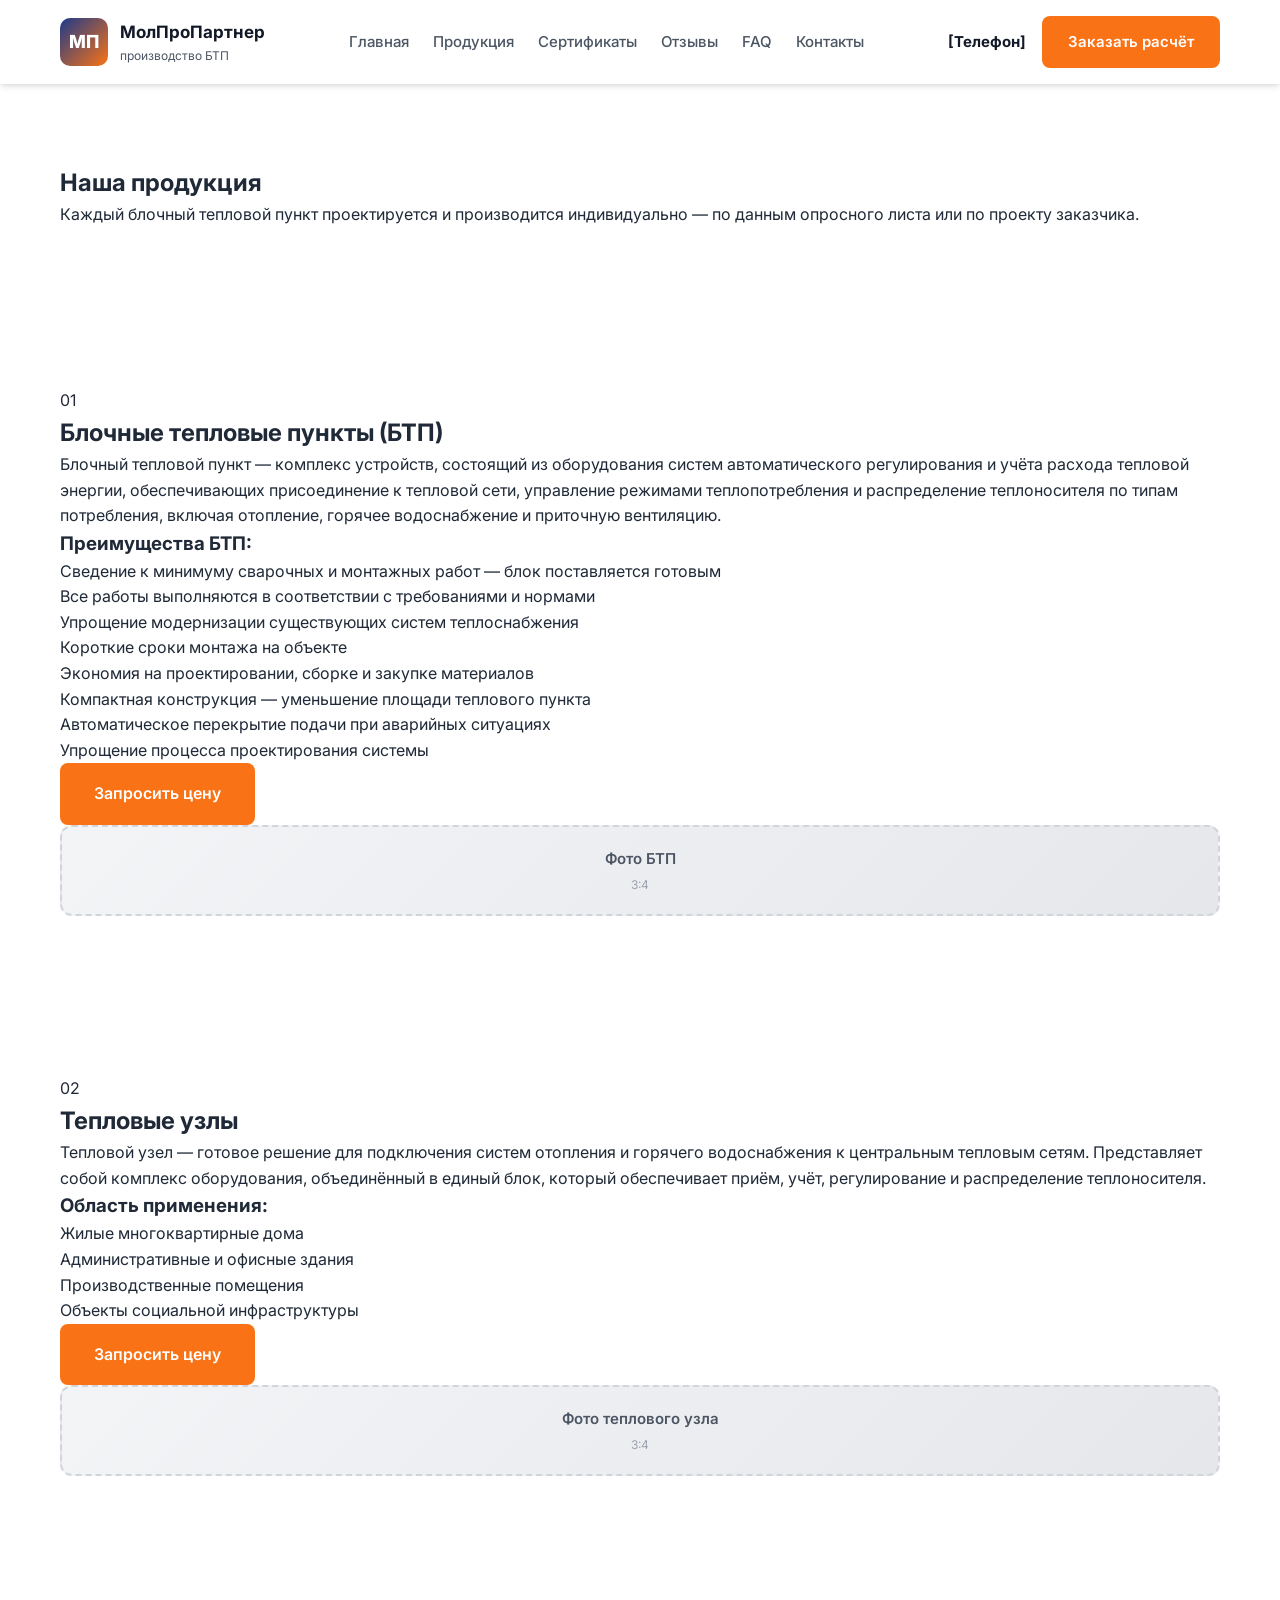
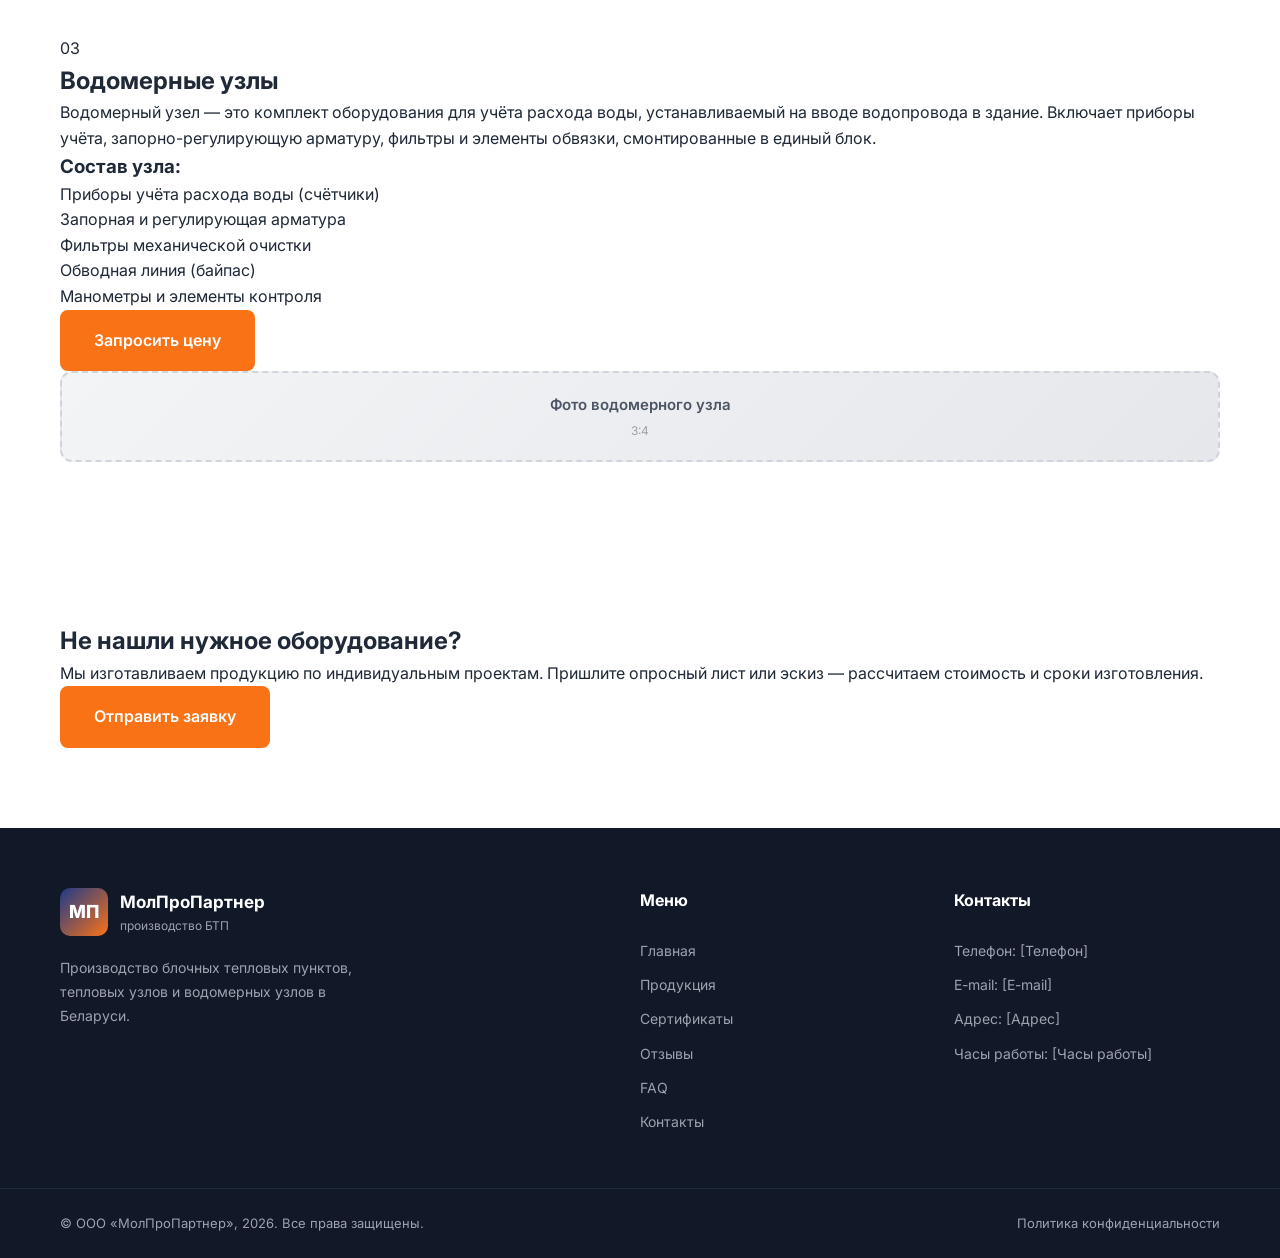
==== products.html @ a3ca814c "Create products.html" ====
<!DOCTYPE html>
<html lang="ru">
<head>
    <meta charset="UTF-8">
    <meta name="viewport" content="width=device-width, initial-scale=1.0">
    <title>Продукция — ООО «МолПроПартнер»</title>
    <meta name="description" content="Блочные тепловые пункты, тепловые узлы и водомерные узлы от производителя. Индивидуальный расчёт.">
    <link rel="stylesheet" href="css/style.css">
    <link rel="preconnect" href="https://fonts.googleapis.com">
    <link rel="preconnect" href="https://fonts.gstatic.com" crossorigin>
    <link href="https://fonts.googleapis.com/css2?family=Inter:wght@400;500;600;700;800&display=swap" rel="stylesheet">
</head>
<body>

<!-- ========== ШАПКА ========== -->
<header class="header">
    <div class="container header__inner">
        <a href="index.html" class="logo">
            <div class="logo__icon">МП</div>
            <div class="logo__text">
                <span class="logo__name">МолПроПартнер</span>
                <span class="logo__sub">производство БТП</span>
            </div>
        </a>
        <nav class="nav" id="nav">
            <a href="index.html" class="nav__link">Главная</a>
            <a href="products.html" class="nav__link">Продукция</a>
            <a href="certificates.html" class="nav__link">Сертификаты</a>
            <a href="reviews.html" class="nav__link">Отзывы</a>
            <a href="faq.html" class="nav__link">FAQ</a>
            <a href="contacts.html" class="nav__link">Контакты</a>
        </nav>
        <div class="header__actions">
            <a href="tel:" class="header__phone">[Телефон]</a>
            <a href="index.html#contact-form" class="btn btn--primary">Заказать расчёт</a>
            <button class="burger" id="burger" aria-label="Меню">
                <span></span><span></span><span></span>
            </button>
        </div>
    </div>
</header>

<!-- ========== ЗАГОЛОВОК СТРАНИЦЫ ========== -->
<section class="page-hero">
    <div class="container">
        <h1 class="page-hero__title">Наша продукция</h1>
        <p class="page-hero__subtitle">
            Каждый блочный тепловой пункт проектируется и производится индивидуально —
            по данным опросного листа или по проекту заказчика.
        </p>
    </div>
</section>

<!-- ========== БТП ========== -->
<section class="product-detail" id="btp">
    <div class="container product-detail__inner">
        <div class="product-detail__content">
            <span class="product-detail__label">01</span>
            <h2 class="product-detail__title">Блочные тепловые пункты (БТП)</h2>
            <p class="product-detail__text">
                Блочный тепловой пункт — комплекс устройств, состоящий из оборудования систем
                автоматического регулирования и учёта расхода тепловой энергии, обеспечивающих
                присоединение к тепловой сети, управление режимами теплопотребления и распределение
                теплоносителя по типам потребления, включая отопление, горячее водоснабжение
                и приточную вентиляцию.
            </p>

            <h3 class="product-detail__subtitle">Преимущества БТП:</h3>
            <ul class="features-list">
                <li>Сведение к минимуму сварочных и монтажных работ — блок поставляется готовым</li>
                <li>Все работы выполняются в соответствии с требованиями и нормами</li>
                <li>Упрощение модернизации существующих систем теплоснабжения</li>
                <li>Короткие сроки монтажа на объекте</li>
                <li>Экономия на проектировании, сборке и закупке материалов</li>
                <li>Компактная конструкция — уменьшение площади теплового пункта</li>
                <li>Автоматическое перекрытие подачи при аварийных ситуациях</li>
                <li>Упрощение процесса проектирования системы</li>
            </ul>

            <a href="index.html#contact-form" class="btn btn--primary btn--lg">Запросить цену</a>
        </div>
        <div class="product-detail__image">
            <div class="img-placeholder img-placeholder--product">
                <span>Фото БТП</span>
                <small>3:4</small>
            </div>
        </div>
    </div>
</section>

<!-- ========== ТЕПЛОВЫЕ УЗЛЫ ========== -->
<section class="product-detail product-detail--reverse" id="heat-units">
    <div class="container product-detail__inner">
        <div class="product-detail__content">
            <span class="product-detail__label">02</span>
            <h2 class="product-detail__title">Тепловые узлы</h2>
            <p class="product-detail__text">
                Тепловой узел — готовое решение для подключения систем отопления и горячего
                водоснабжения к центральным тепловым сетям. Представляет собой комплекс
                оборудования, объединённый в единый блок, который обеспечивает приём, учёт,
                регулирование и распределение теплоносителя.
            </p>

            <h3 class="product-detail__subtitle">Область применения:</h3>
            <ul class="features-list">
                <li>Жилые многоквартирные дома</li>
                <li>Административные и офисные здания</li>
                <li>Производственные помещения</li>
                <li>Объекты социальной инфраструктуры</li>
            </ul>

            <a href="index.html#contact-form" class="btn btn--primary btn--lg">Запросить цену</a>
        </div>
        <div class="product-detail__image">
            <div class="img-placeholder img-placeholder--product">
                <span>Фото теплового узла</span>
                <small>3:4</small>
            </div>
        </div>
    </div>
</section>

<!-- ========== ВОДОМЕРНЫЕ УЗЛЫ ========== -->
<section class="product-detail" id="water-units">
    <div class="container product-detail__inner">
        <div class="product-detail__content">
            <span class="product-detail__label">03</span>
            <h2 class="product-detail__title">Водомерные узлы</h2>
            <p class="product-detail__text">
                Водомерный узел — это комплект оборудования для учёта расхода воды,
                устанавливаемый на вводе водопровода в здание. Включает приборы учёта,
                запорно-регулирующую арматуру, фильтры и элементы обвязки, смонтированные
                в единый блок.
            </p>

            <h3 class="product-detail__subtitle">Состав узла:</h3>
            <ul class="features-list">
                <li>Приборы учёта расхода воды (счётчики)</li>
                <li>Запорная и регулирующая арматура</li>
                <li>Фильтры механической очистки</li>
                <li>Обводная линия (байпас)</li>
                <li>Манометры и элементы контроля</li>
            </ul>

            <a href="index.html#contact-form" class="btn btn--primary btn--lg">Запросить цену</a>
        </div>
        <div class="product-detail__image">
            <div class="img-placeholder img-placeholder--product">
                <span>Фото водомерного узла</span>
                <small>3:4</small>
            </div>
        </div>
    </div>
</section>

<!-- ========== CTA ========== -->
<section class="cta-block">
    <div class="container cta-block__inner">
        <h2 class="cta-block__title">Не нашли нужное оборудование?</h2>
        <p class="cta-block__text">
            Мы изготавливаем продукцию по индивидуальным проектам. Пришлите опросный лист
            или эскиз — рассчитаем стоимость и сроки изготовления.
        </p>
        <a href="index.html#contact-form" class="btn btn--primary btn--lg">Отправить заявку</a>
    </div>
</section>

<!-- ========== ПОДВАЛ ========== -->
<footer class="footer">
    <div class="container footer__inner">
        <div class="footer__col">
            <div class="logo logo--footer">
                <div class="logo__icon">МП</div>
                <div class="logo__text">
                    <span class="logo__name">МолПроПартнер</span>
                    <span class="logo__sub">производство БТП</span>
                </div>
            </div>
            <p class="footer__desc">
                Производство блочных тепловых пунктов, тепловых узлов и водомерных узлов в Беларуси.
            </p>
        </div>
        <div class="footer__col">
            <h4 class="footer__title">Меню</h4>
            <ul class="footer__list">
                <li><a href="index.html">Главная</a></li>
                <li><a href="products.html">Продукция</a></li>
                <li><a href="certificates.html">Сертификаты</a></li>
                <li><a href="reviews.html">Отзывы</a></li>
                <li><a href="faq.html">FAQ</a></li>
                <li><a href="contacts.html">Контакты</a></li>
            </ul>
        </div>
        <div class="footer__col">
            <h4 class="footer__title">Контакты</h4>
            <ul class="footer__list">
                <li>Телефон: [Телефон]</li>
                <li>E-mail: [E-mail]</li>
                <li>Адрес: [Адрес]</li>
                <li>Часы работы: [Часы работы]</li>
            </ul>
        </div>
    </div>
    <div class="footer__bottom">
        <div class="container footer__bottom-inner">
            <span>© ООО «МолПроПартнер», 2026. Все права защищены.</span>
            <a href="privacy.html">Политика конфиденциальности</a>
        </div>
    </div>
</footer>

<script src="js/script.js"></script>
</body>
</html>
---- css/style.css ----
/* ========== СБРОС И БАЗОВЫЕ ========== */
* { margin: 0; padding: 0; box-sizing: border-box; }

:root {
    --blue: #1e3a8a;
    --blue-dark: #172e6e;
    --orange: #f97316;
    --orange-dark: #ea580c;
    --gray-50: #f9fafb;
    --gray-100: #f3f4f6;
    --gray-200: #e5e7eb;
    --gray-300: #d1d5db;
    --gray-400: #9ca3af;
    --gray-600: #4b5563;
    --gray-800: #1f2937;
    --gray-900: #111827;
    --white: #ffffff;
    --shadow: 0 4px 6px -1px rgba(0,0,0,0.1), 0 2px 4px -1px rgba(0,0,0,0.06);
    --shadow-lg: 0 10px 15px -3px rgba(0,0,0,0.1), 0 4px 6px -2px rgba(0,0,0,0.05);
    --radius: 12px;
}

body {
    font-family: 'Inter', -apple-system, BlinkMacSystemFont, sans-serif;
    color: var(--gray-800);
    line-height: 1.6;
    background: var(--white);
    -webkit-font-smoothing: antialiased;
}

img { max-width: 100%; display: block; }
a { text-decoration: none; color: inherit; }
ul { list-style: none; }

.container {
    max-width: 1200px;
    margin: 0 auto;
    padding: 0 20px;
}

/* ========== ЗАГЛУШКИ ДЛЯ ИЗОБРАЖЕНИЙ ========== */
.img-placeholder {
    width: 100%;
    height: 100%;
    background: linear-gradient(135deg, var(--gray-100), var(--gray-200));
    display: flex;
    flex-direction: column;
    align-items: center;
    justify-content: center;
    color: var(--gray-400);
    text-align: center;
    padding: 20px;
    border: 2px dashed var(--gray-300);
    border-radius: var(--radius);
}
.img-placeholder span {
    font-weight: 600;
    font-size: 15px;
    color: var(--gray-600);
}
.img-placeholder small {
    font-size: 12px;
    color: var(--gray-400);
    margin-top: 4px;
}

/* ========== КНОПКИ ========== */
.btn {
    display: inline-block;
    padding: 12px 24px;
    border-radius: 8px;
    font-weight: 600;
    font-size: 15px;
    transition: all 0.2s ease;
    border: 2px solid transparent;
    cursor: pointer;
    text-align: center;
}
.btn--primary {
    background: var(--orange);
    color: var(--white);
}
.btn--primary:hover {
    background: var(--orange-dark);
    transform: translateY(-2px);
    box-shadow: var(--shadow-lg);
}
.btn--outline {
    border-color: var(--blue);
    color: var(--blue);
    background: transparent;
}
.btn--outline:hover {
    background: var(--blue);
    color: var(--white);
}
.btn--lg { padding: 16px 32px; font-size: 16px; }
.btn--block { width: 100%; display: block; }

/* ========== ШАПКА ========== */
.header {
    background: var(--white);
    box-shadow: var(--shadow);
    position: sticky;
    top: 0;
    z-index: 100;
}
.header__inner {
    display: flex;
    align-items: center;
    justify-content: space-between;
    padding: 16px 20px;
    gap: 24px;
}

.logo {
    display: flex;
    align-items: center;
    gap: 12px;
    flex-shrink: 0;
}
.logo__icon {
    width: 48px;
    height: 48px;
    background: linear-gradient(135deg, var(--blue), var(--orange));
    color: var(--white);
    border-radius: 10px;
    display: flex;
    align-items: center;
    justify-content: center;
    font-weight: 800;
    font-size: 18px;
}
.logo__text { display: flex; flex-direction: column; }
.logo__name { font-weight: 700; font-size: 17px; color: var(--gray-900); }
.logo__sub { font-size: 12px; color: var(--gray-600); }

.nav {
    display: flex;
    gap: 24px;
    flex: 1;
    justify-content: center;
}
.nav__link {
    font-weight: 500;
    font-size: 15px;
    color: var(--gray-600);
    transition: color 0.2s;
    white-space: nowrap;
}
.nav__link:hover { color: var(--blue); }

.header__actions {
    display: flex;
    align-items: center;
    gap: 16px;
}
.header__phone {
    font-weight: 700;
    color: var(--gray-900);
    font-size: 15px;
    white-space: nowrap;
}

.burger {
    display: none;
    background: none;
    border: none;
    cursor: pointer;
    flex-direction: column;
    gap: 5px;
    padding: 5px;
}
.burger span {
    width: 24px;
    height: 2px;
    background: var(--gray-800);
    transition: 0.3s;
}

/* ========== HERO ========== */
.hero {
    background: linear-gradient(135deg, var(--gray-50) 0%, var(--gray-100) 100%);
    padding: 80px 0;
}
.hero__inner {
    display: grid;
    grid-template-columns: 1fr 1fr;
    gap: 60px;
    align-items: center;
}
.hero__title {
    font-size: 42px;
    font-weight: 800;
    line-height: 1.15;
    color: var(--gray-900);
    margin-bottom: 20px;
}
.hero__subtitle {
    font-size: 17px;
    color: var(--gray-600);
    margin-bottom: 32px;
    line-height: 1.7;
}
.hero__buttons {
    display: flex;
    gap: 16px;
    flex-wrap: wrap;
}
.hero__image {
    aspect-ratio: 3 / 4;
    max-height: 560px;
    margin-left: auto;
    width: 100%;
}

/* ========== СЕКЦИИ ========== */
section { padding: 80px 0; }
.section-title {
    font-size: 32px;
    font-weight: 700;
    color: var(--gray-900);
    text-align: center;
    margin-bottom: 16px;
}
.section-title--left { text-align: left; }
.section-subtitle {
    font-size: 16px;
    color: var(--gray-600);
    text-align: center;
    max-width: 720px;
    margin: 0 auto 48px;
    line-height: 1.7;
}

/* ========== ПРЕИМУЩЕСТВА ========== */
.advantages { background: var(--white); padding: 60px 0; }
.advantages__grid {
    display: grid;
    grid-template-columns: repeat(4, 1fr);
    gap: 24px;
}
.advantage {
    text-align: center;
    padding: 32px 20px;
    border-radius: var(--radius);
    background: var(--gray-50);
    transition: transform 0.2s, box-shadow 0.2s;
}
.advantage:hover {
    transform: translateY(-4px);
    box-shadow: var(--shadow-lg);
}
.advantage__icon {
    font-size: 40px;
    margin-bottom: 16px;
}
.advantage__title {
    font-size: 17px;
    font-weight: 700;
    color: var(--gray-900);
    margin-bottom: 8px;
}
.advantage__text {
    font-size: 14px;
    color: var(--gray-600);
    line-height: 1.6;
}

/* ========== ПРОДУКЦИЯ ========== */
.products { background: var(--gray-50); }
.products__grid {
    display: grid;
    grid-template-columns: repeat(3, 1fr);
    gap: 32px;
}
.product-card {
    background: var(--white);
    border-radius: var(--radius);
    overflow: hidden;
    box-shadow: var(--shadow);
    transition: transform 0.2s, box-shadow 0.2s;
    display: flex;
    flex-direction: column;
}
.product-card:hover {
    transform: translateY(-6px);
    box-shadow: var(--shadow-lg);
}
.product-card__image {
    aspect-ratio: 3 / 4;
    overflow: hidden;
    background: var(--gray-200);
    position: relative;
}
.product-card__image img {
    width: 100%;
    height: 100%;
    object-fit: cover;
    display: block;
}
.product-card__body {
    padding: 24px;
    display: flex;
    flex-direction: column;
    flex: 1;
}
.product-card__title {
    font-size: 18px;
    font-weight: 700;
    color: var(--gray-900);
    margin-bottom: 12px;
}
.product-card__text {
    font-size: 14px;
    color: var(--gray-600);
    margin-bottom: 20px;
    flex: 1;
    line-height: 1.6;
}
.product-card__link {
    color: var(--orange);
    font-weight: 600;
    font-size: 15px;
    transition: color 0.2s;
}
.product-card__link:hover { color: var(--orange-dark); }

/* ========== СХЕМА РАБОТЫ ========== */
.workflow { background: var(--white); }
.workflow__grid {
    display: grid;
    grid-template-columns: repeat(6, 1fr);
    gap: 20px;
    margin-top: 48px;
}
.step {
    text-align: center;
    position: relative;
}
.step__number {
    width: 56px;
    height: 56px;
    background: var(--blue);
    color: var(--white);
    border-radius: 50%;
    display: flex;
    align-items: center;
    justify-content: center;
    font-weight: 700;
    font-size: 20px;
    margin: 0 auto 16px;
}
.step__title {
    font-size: 15px;
    font-weight: 700;
    color: var(--gray-900);
    margin-bottom: 6px;
}
.step__text {
    font-size: 13px;
    color: var(--gray-600);
    line-height: 1.5;
}

/* ========== СЕРТИФИКАТЫ ========== */
.certificates-preview { background: var(--gray-50); }
.certificates-preview__grid {
    display: grid;
    grid-template-columns: repeat(4, 1fr);
    gap: 24px;
    margin-bottom: 32px;
}
.cert-preview {
    aspect-ratio: 3 / 4;
    border-radius: var(--radius);
    overflow: hidden;
    box-shadow: var(--shadow);
    transition: transform 0.2s;
    cursor: pointer;
}
.cert-preview:hover { transform: scale(1.03); }
.img-placeholder--cert {
    background: linear-gradient(135deg, var(--gray-50), var(--gray-200));
}
.certificates-preview__more { text-align: center; }

/* ========== ОТЗЫВЫ ========== */
.reviews { background: var(--white); }
.reviews__grid {
    display: grid;
    grid-template-columns: repeat(3, 1fr);
    gap: 24px;
    margin-top: 48px;
}
.review {
    background: var(--gray-50);
    padding: 32px;
    border-radius: var(--radius);
    border-left: 4px solid var(--orange);
}
.review__text {
    font-size: 15px;
    color: var(--gray-600);
    font-style: italic;
    margin-bottom: 20px;
    line-height: 1.7;
}
.review__author strong {
    display: block;
    color: var(--gray-900);
    font-size: 15px;
}
.review__author span {
    color: var(--gray-400);
    font-size: 13px;
}

/* ========== ФОРМА ========== */
.contact { background: var(--gray-50); }
.contact__inner {
    display: grid;
    grid-template-columns: 1fr 1fr;
    gap: 60px;
    align-items: start;
}
.contact__text {
    font-size: 16px;
    color: var(--gray-600);
    margin-bottom: 32px;
    line-height: 1.7;
}
.contact__list li {
    padding: 12px 0;
    border-bottom: 1px solid var(--gray-200);
    font-size: 15px;
    color: var(--gray-600);
}
.contact__list strong { color: var(--gray-900); margin-right: 6px; }

.contact__form {
    background: var(--white);
    padding: 40px;
    border-radius: var(--radius);
    box-shadow: var(--shadow-lg);
}
.form-group { margin-bottom: 20px; }
.form-group label {
    display: block;
    font-size: 14px;
    font-weight: 600;
    color: var(--gray-800);
    margin-bottom: 6px;
}
.form-group input,
.form-group textarea {
    width: 100%;
    padding: 12px 16px;
    border: 2px solid var(--gray-200);
    border-radius: 8px;
    font-size: 15px;
    font-family: inherit;
    transition: border-color 0.2s;
    outline: none;
}
.form-group input:focus,
.form-group textarea:focus {
    border-color: var(--blue);
}
.form-note {
    font-size: 13px;
    color: var(--gray-400);
    margin-top: 16px;
    text-align: center;
}
.form-note a { color: var(--blue); text-decoration: underline; }

/* ========== ПОДВАЛ ========== */
.footer {
    background: var(--gray-900);
    color: var(--gray-400);
    padding: 60px 0 0;
}
.footer__inner {
    display: grid;
    grid-template-columns: 2fr 1fr 1fr;
    gap: 48px;
    padding-bottom: 48px;
}
.logo--footer .logo__name { color: var(--white); }
.logo--footer .logo__sub { color: var(--gray-400); }
.footer__desc {
    margin-top: 20px;
    font-size: 14px;
    line-height: 1.7;
    max-width: 320px;
}
.footer__title {
    color: var(--white);
    font-size: 16px;
    font-weight: 700;
    margin-bottom: 20px;
}
.footer__list li {
    padding: 6px 0;
    font-size: 14px;
}
.footer__list a:hover { color: var(--orange); }
.footer__bottom {
    border-top: 1px solid var(--gray-800);
    padding: 24px 0;
}
.footer__bottom-inner {
    display: flex;
    justify-content: space-between;
    align-items: center;
    font-size: 13px;
    flex-wrap: wrap;
    gap: 12px;
}
.footer__bottom a { color: var(--gray-400); }
.footer__bottom a:hover { color: var(--orange); }

/* ========== АДАПТИВ ========== */
@media (max-width: 1024px) {
    .advantages__grid { grid-template-columns: repeat(2, 1fr); }
    .products__grid { grid-template-columns: repeat(2, 1fr); }
    .workflow__grid { grid-template-columns: repeat(3, 1fr); }
    .certificates-preview__grid { grid-template-columns: repeat(2, 1fr); }
}

@media (max-width: 768px) {
    .hero { padding: 48px 0; }
    .hero__inner { grid-template-columns: 1fr; gap: 32px; }
    .hero__title { font-size: 28px; }
    .hero__subtitle { font-size: 15px; }
    .hero__image { max-height: 420px; }

    section { padding: 56px 0; }
    .section-title { font-size: 24px; }

    .nav {
        display: none;
        position: absolute;
        top: 100%;
        left: 0;
        right: 0;
        background: var(--white);
        flex-direction: column;
        padding: 20px;
        box-shadow: var(--shadow-lg);
        gap: 12px;
    }
    .nav.is-open { display: flex; }

    .burger { display: flex; }
    .header__phone { display: none; }

    .advantages__grid,
    .products__grid,
    .workflow__grid,
    .certificates-preview__grid,
    .reviews__grid,
    .contact__inner,
    .footer__inner {
        grid-template-columns: 1fr;
        gap: 20px;
    }

    .contact__form { padding: 24px; }

    .footer__bottom-inner {
        flex-direction: column;
        text-align: center;
    }
}
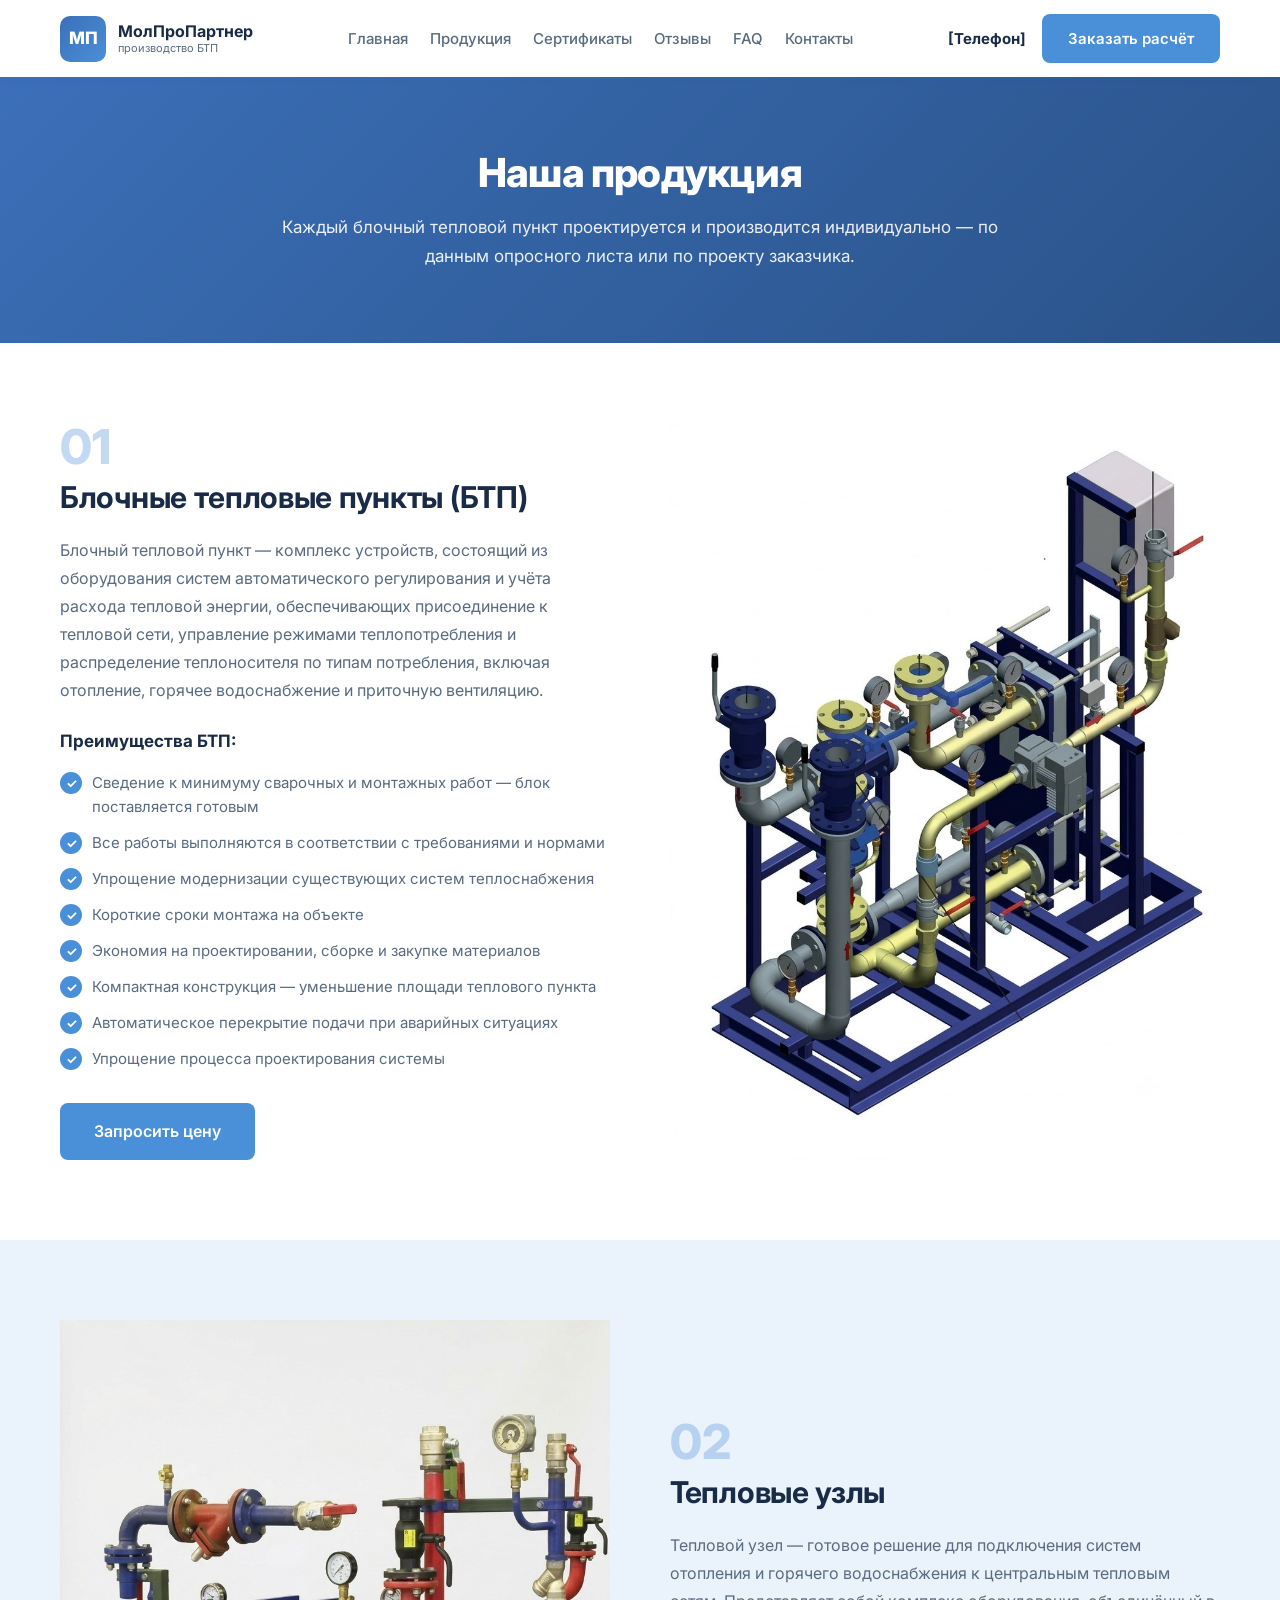
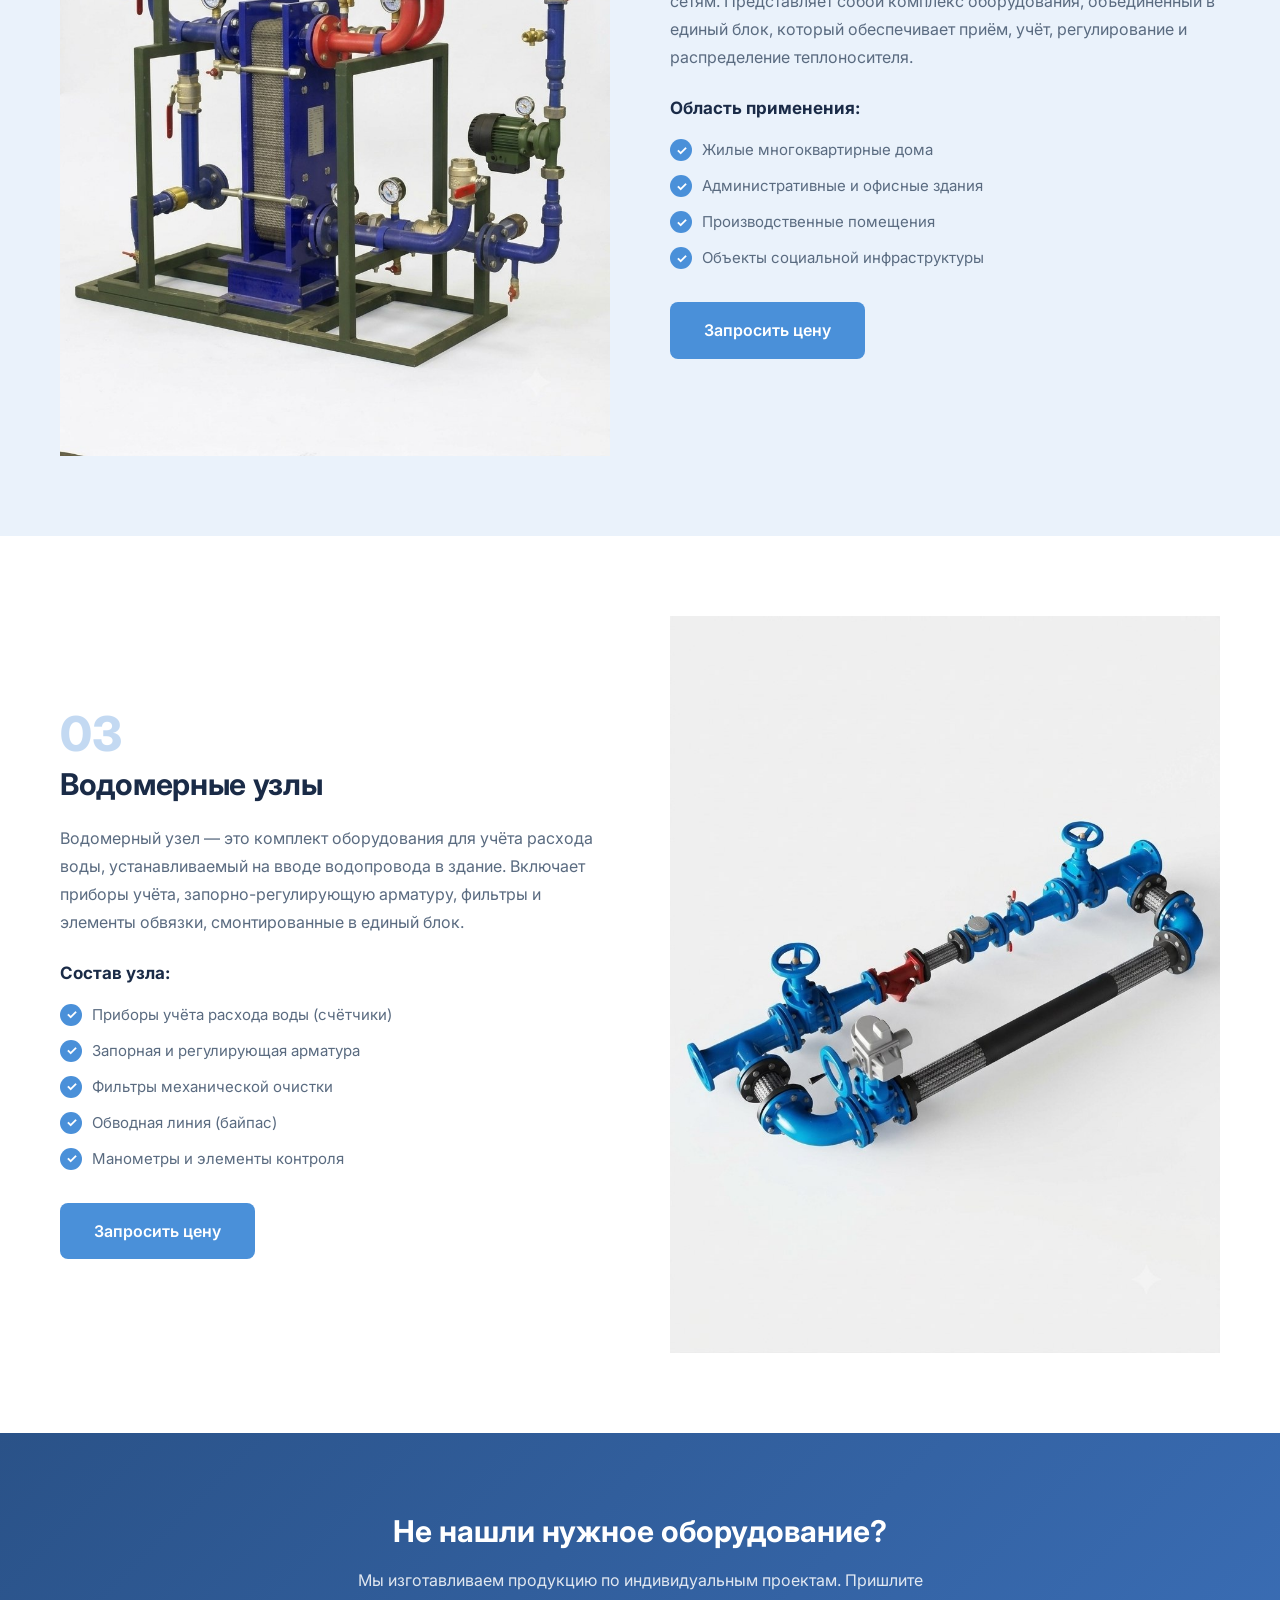
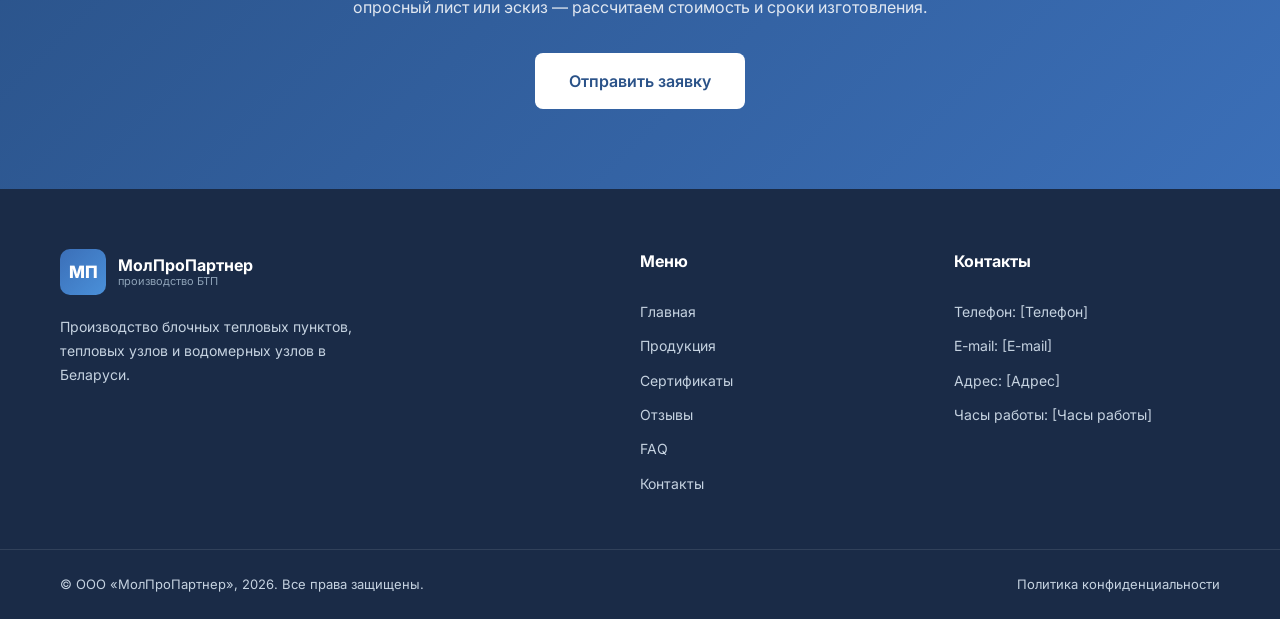
==== commit a410a317: "Update products.html" ====
--- a/products.html
+++ b/products.html
@@ -80,10 +80,7 @@
             <a href="index.html#contact-form" class="btn btn--primary btn--lg">Запросить цену</a>
         </div>
         <div class="product-detail__image">
-            <div class="img-placeholder img-placeholder--product">
-                <span>Фото БТП</span>
-                <small>3:4</small>
-            </div>
+            <img src="img/btp.jpg" alt="Блочные тепловые пункты">
         </div>
     </div>
 </section>
@@ -112,10 +109,7 @@
             <a href="index.html#contact-form" class="btn btn--primary btn--lg">Запросить цену</a>
         </div>
         <div class="product-detail__image">
-            <div class="img-placeholder img-placeholder--product">
-                <span>Фото теплового узла</span>
-                <small>3:4</small>
-            </div>
+            <img src="img/heat-units.jpg" alt="Тепловые узлы">
         </div>
     </div>
 </section>
@@ -145,10 +139,7 @@
             <a href="index.html#contact-form" class="btn btn--primary btn--lg">Запросить цену</a>
         </div>
         <div class="product-detail__image">
-            <div class="img-placeholder img-placeholder--product">
-                <span>Фото водомерного узла</span>
-                <small>3:4</small>
-            </div>
+            <img src="img/water-units.jpg" alt="Водомерные узлы">
         </div>
     </div>
 </section>
--- a/css/style.css
+++ b/css/style.css
@@ -1,48 +1,67 @@
+/* ============================================================
+   ООО «МолПроПартнер» — основные стили
+   Нежно-синяя тема
+   ============================================================ */
+
 /* ========== СБРОС И БАЗОВЫЕ ========== */
 * { margin: 0; padding: 0; box-sizing: border-box; }
 
 :root {
-    --blue: #1e3a8a;
-    --blue-dark: #172e6e;
-    --orange: #f97316;
-    --orange-dark: #ea580c;
-    --gray-50: #f9fafb;
-    --gray-100: #f3f4f6;
-    --gray-200: #e5e7eb;
-    --gray-300: #d1d5db;
-    --gray-400: #9ca3af;
-    --gray-600: #4b5563;
-    --gray-800: #1f2937;
-    --gray-900: #111827;
+    /* Основная палитра */
+    --blue: #3b6fb8;
+    --blue-dark: #2a5288;
+    --blue-light: #4a90d9;
+    --blue-soft: #6ba3e0;
+    --blue-pale: #eaf2fb;
+    --blue-bg: #f5f9ff;
+    --blue-deep: #1a2b47;
+
+    /* Нейтральные */
+    --gray-100: #eef2f7;
+    --gray-200: #dde5ee;
+    --gray-300: #c5d2e0;
+    --gray-400: #8fa3b8;
+    --gray-600: #5a6b80;
+    --gray-800: #2e3f56;
+    --gray-900: #1a2b47;
     --white: #ffffff;
-    --shadow: 0 4px 6px -1px rgba(0,0,0,0.1), 0 2px 4px -1px rgba(0,0,0,0.06);
-    --shadow-lg: 0 10px 15px -3px rgba(0,0,0,0.1), 0 4px 6px -2px rgba(0,0,0,0.05);
+
+    /* Тени и радиусы */
+    --shadow: 0 4px 6px -1px rgba(59, 111, 184, 0.08), 0 2px 4px -1px rgba(59, 111, 184, 0.05);
+    --shadow-lg: 0 10px 20px -3px rgba(59, 111, 184, 0.15), 0 4px 8px -2px rgba(59, 111, 184, 0.08);
     --radius: 12px;
-}
+    --radius-sm: 8px;
+}
+
+html { scroll-behavior: smooth; }
 
 body {
-    font-family: 'Inter', -apple-system, BlinkMacSystemFont, sans-serif;
+    font-family: 'Inter', -apple-system, BlinkMacSystemFont, 'Segoe UI', sans-serif;
     color: var(--gray-800);
     line-height: 1.6;
     background: var(--white);
     -webkit-font-smoothing: antialiased;
-}
-
-img { max-width: 100%; display: block; }
+    -moz-osx-font-smoothing: grayscale;
+}
+
+img { max-width: 100%; display: block; height: auto; }
 a { text-decoration: none; color: inherit; }
 ul { list-style: none; }
+button { font-family: inherit; }
 
 .container {
     max-width: 1200px;
     margin: 0 auto;
     padding: 0 20px;
+    width: 100%;
 }
 
 /* ========== ЗАГЛУШКИ ДЛЯ ИЗОБРАЖЕНИЙ ========== */
 .img-placeholder {
     width: 100%;
     height: 100%;
-    background: linear-gradient(135deg, var(--gray-100), var(--gray-200));
+    min-height: 200px;
+    background: linear-gradient(135deg, var(--blue-bg), var(--blue-pale));
     display: flex;
     flex-direction: column;
     align-items: center;
@@ -68,20 +87,22 @@
 .btn {
     display: inline-block;
     padding: 12px 24px;
-    border-radius: 8px;
+    border-radius: var(--radius-sm);
     font-weight: 600;
     font-size: 15px;
     transition: all 0.2s ease;
     border: 2px solid transparent;
     cursor: pointer;
     text-align: center;
+    white-space: nowrap;
+    line-height: 1.4;
 }
 .btn--primary {
-    background: var(--orange);
+    background: var(--blue-light);
     color: var(--white);
 }
 .btn--primary:hover {
-    background: var(--orange-dark);
+    background: var(--blue);
     transform: translateY(-2px);
     box-shadow: var(--shadow-lg);
 }
@@ -94,7 +115,7 @@
     background: var(--blue);
     color: var(--white);
 }
-.btn--lg { padding: 16px 32px; font-size: 16px; }
+.btn--lg { padding: 15px 32px; font-size: 16px; }
 .btn--block { width: 100%; display: block; }
 
 /* ========== ШАПКА ========== */
@@ -109,7 +130,7 @@
     display: flex;
     align-items: center;
     justify-content: space-between;
-    padding: 16px 20px;
+    padding: 14px 20px;
     gap: 24px;
 }
 
@@ -120,24 +141,25 @@
     flex-shrink: 0;
 }
 .logo__icon {
-    width: 48px;
-    height: 48px;
-    background: linear-gradient(135deg, var(--blue), var(--orange));
+    width: 46px;
+    height: 46px;
+    background: linear-gradient(135deg, var(--blue), var(--blue-light));
     color: var(--white);
     border-radius: 10px;
     display: flex;
     align-items: center;
     justify-content: center;
     font-weight: 800;
-    font-size: 18px;
+    font-size: 17px;
+    flex-shrink: 0;
 }
 .logo__text { display: flex; flex-direction: column; }
-.logo__name { font-weight: 700; font-size: 17px; color: var(--gray-900); }
-.logo__sub { font-size: 12px; color: var(--gray-600); }
+.logo__name { font-weight: 700; font-size: 16px; color: var(--gray-900); line-height: 1.2; }
+.logo__sub { font-size: 11px; color: var(--gray-600); line-height: 1.2; }
 
 .nav {
     display: flex;
-    gap: 24px;
+    gap: 22px;
     flex: 1;
     justify-content: center;
 }
@@ -154,6 +176,7 @@
     display: flex;
     align-items: center;
     gap: 16px;
+    flex-shrink: 0;
 }
 .header__phone {
     font-weight: 700;
@@ -169,19 +192,20 @@
     cursor: pointer;
     flex-direction: column;
     gap: 5px;
-    padding: 5px;
+    padding: 6px;
 }
 .burger span {
     width: 24px;
     height: 2px;
     background: var(--gray-800);
     transition: 0.3s;
-}
-
-/* ========== HERO ========== */
+    border-radius: 2px;
+}
+
+/* ========== HERO (главная) ========== */
 .hero {
-    background: linear-gradient(135deg, var(--gray-50) 0%, var(--gray-100) 100%);
-    padding: 80px 0;
+    background: linear-gradient(135deg, var(--blue-bg) 0%, var(--blue-pale) 100%);
+    padding: 72px 0;
 }
 .hero__inner {
     display: grid;
@@ -190,11 +214,12 @@
     align-items: center;
 }
 .hero__title {
-    font-size: 42px;
+    font-size: 40px;
     font-weight: 800;
     line-height: 1.15;
     color: var(--gray-900);
     margin-bottom: 20px;
+    letter-spacing: -0.02em;
 }
 .hero__subtitle {
     font-size: 17px;
@@ -216,14 +241,18 @@
 
 /* ========== СЕКЦИИ ========== */
 section { padding: 80px 0; }
+
 .section-title {
     font-size: 32px;
     font-weight: 700;
     color: var(--gray-900);
     text-align: center;
     margin-bottom: 16px;
+    letter-spacing: -0.01em;
+    line-height: 1.25;
 }
 .section-title--left { text-align: left; }
+
 .section-subtitle {
     font-size: 16px;
     color: var(--gray-600);
@@ -234,7 +263,10 @@
 }
 
 /* ========== ПРЕИМУЩЕСТВА ========== */
-.advantages { background: var(--white); padding: 60px 0; }
+.advantages {
+    background: var(--white);
+    padding: 60px 0;
+}
 .advantages__grid {
     display: grid;
     grid-template-columns: repeat(4, 1fr);
@@ -244,7 +276,7 @@
     text-align: center;
     padding: 32px 20px;
     border-radius: var(--radius);
-    background: var(--gray-50);
+    background: var(--blue-bg);
     transition: transform 0.2s, box-shadow 0.2s;
 }
 .advantage:hover {
@@ -254,12 +286,14 @@
 .advantage__icon {
     font-size: 40px;
     margin-bottom: 16px;
+    line-height: 1;
 }
 .advantage__title {
-    font-size: 17px;
+    font-size: 16px;
     font-weight: 700;
     color: var(--gray-900);
     margin-bottom: 8px;
+    line-height: 1.3;
 }
 .advantage__text {
     font-size: 14px;
@@ -267,8 +301,9 @@
     line-height: 1.6;
 }
 
-/* ========== ПРОДУКЦИЯ ========== */
-.products { background: var(--gray-50); }
+/* ========== ПРОДУКЦИЯ (главная) ========== */
+.products { background: var(--blue-pale); }
+
 .products__grid {
     display: grid;
     grid-template-columns: repeat(3, 1fr);
@@ -310,6 +345,7 @@
     font-weight: 700;
     color: var(--gray-900);
     margin-bottom: 12px;
+    line-height: 1.3;
 }
 .product-card__text {
     font-size: 14px;
@@ -319,12 +355,12 @@
     line-height: 1.6;
 }
 .product-card__link {
-    color: var(--orange);
+    color: var(--blue-light);
     font-weight: 600;
     font-size: 15px;
     transition: color 0.2s;
 }
-.product-card__link:hover { color: var(--orange-dark); }
+.product-card__link:hover { color: var(--blue-dark); }
 
 /* ========== СХЕМА РАБОТЫ ========== */
 .workflow { background: var(--white); }
@@ -341,7 +377,7 @@
 .step__number {
     width: 56px;
     height: 56px;
-    background: var(--blue);
+    background: var(--blue-light);
     color: var(--white);
     border-radius: 50%;
     display: flex;
@@ -356,6 +392,7 @@
     font-weight: 700;
     color: var(--gray-900);
     margin-bottom: 6px;
+    line-height: 1.3;
 }
 .step__text {
     font-size: 13px;
@@ -364,7 +401,7 @@
 }
 
 /* ========== СЕРТИФИКАТЫ ========== */
-.certificates-preview { background: var(--gray-50); }
+.certificates-preview { background: var(--blue-pale); }
 .certificates-preview__grid {
     display: grid;
     grid-template-columns: repeat(4, 1fr);
@@ -381,7 +418,7 @@
 }
 .cert-preview:hover { transform: scale(1.03); }
 .img-placeholder--cert {
-    background: linear-gradient(135deg, var(--gray-50), var(--gray-200));
+    background: linear-gradient(135deg, var(--blue-bg), var(--blue-pale));
 }
 .certificates-preview__more { text-align: center; }
 
@@ -394,10 +431,10 @@
     margin-top: 48px;
 }
 .review {
-    background: var(--gray-50);
+    background: var(--blue-bg);
     padding: 32px;
     border-radius: var(--radius);
-    border-left: 4px solid var(--orange);
+    border-left: 4px solid var(--blue-light);
 }
 .review__text {
     font-size: 15px;
@@ -417,7 +454,7 @@
 }
 
 /* ========== ФОРМА ========== */
-.contact { background: var(--gray-50); }
+.contact { background: var(--blue-pale); }
 .contact__inner {
     display: grid;
     grid-template-columns: 1fr 1fr;
@@ -457,15 +494,17 @@
     width: 100%;
     padding: 12px 16px;
     border: 2px solid var(--gray-200);
-    border-radius: 8px;
+    border-radius: var(--radius-sm);
     font-size: 15px;
     font-family: inherit;
     transition: border-color 0.2s;
     outline: none;
+    background: var(--white);
+    color: var(--gray-800);
 }
 .form-group input:focus,
 .form-group textarea:focus {
-    border-color: var(--blue);
+    border-color: var(--blue-light);
 }
 .form-note {
     font-size: 13px;
@@ -478,7 +517,7 @@
 /* ========== ПОДВАЛ ========== */
 .footer {
     background: var(--gray-900);
-    color: var(--gray-400);
+    color: var(--gray-300);
     padding: 60px 0 0;
 }
 .footer__inner {
@@ -504,10 +543,11 @@
 .footer__list li {
     padding: 6px 0;
     font-size: 14px;
-}
-.footer__list a:hover { color: var(--orange); }
+    color: var(--gray-300);
+}
+.footer__list a:hover { color: var(--blue-soft); }
 .footer__bottom {
-    border-top: 1px solid var(--gray-800);
+    border-top: 1px solid rgba(255,255,255,0.1);
     padding: 24px 0;
 }
 .footer__bottom-inner {
@@ -518,26 +558,207 @@
     flex-wrap: wrap;
     gap: 12px;
 }
-.footer__bottom a { color: var(--gray-400); }
-.footer__bottom a:hover { color: var(--orange); }
-
-/* ========== АДАПТИВ ========== */
+.footer__bottom a { color: var(--gray-300); }
+.footer__bottom a:hover { color: var(--blue-soft); }
+
+/* ============================================================
+   СТРАНИЦА «ПРОДУКЦИЯ»
+   ============================================================ */
+
+/* ========== ЗАГОЛОВОК СТРАНИЦЫ ========== */
+.page-hero {
+    background: linear-gradient(135deg, var(--blue), var(--blue-dark));
+    color: var(--white);
+    padding: 72px 0;
+    text-align: center;
+}
+.page-hero__title {
+    font-size: 40px;
+    font-weight: 800;
+    margin-bottom: 16px;
+    letter-spacing: -0.02em;
+    line-height: 1.2;
+}
+.page-hero__subtitle {
+    font-size: 17px;
+    opacity: 0.9;
+    max-width: 720px;
+    margin: 0 auto;
+    line-height: 1.7;
+}
+
+/* ========== ДЕТАЛЬНАЯ КАРТОЧКА ПРОДУКТА ========== */
+.product-detail {
+    padding: 80px 0;
+    background: var(--white);
+}
+.product-detail:nth-child(even) {
+    background: var(--blue-pale);
+}
+.product-detail__inner {
+    display: grid;
+    grid-template-columns: 1fr 1fr;
+    gap: 60px;
+    align-items: center;
+}
+.product-detail--reverse .product-detail__inner {
+    direction: rtl;
+}
+.product-detail--reverse .product-detail__content,
+.product-detail--reverse .product-detail__image {
+    direction: ltr;
+}
+
+.product-detail__label {
+    display: inline-block;
+    font-size: 48px;
+    font-weight: 800;
+    color: var(--blue-soft);
+    opacity: 0.4;
+    line-height: 1;
+    margin-bottom: 8px;
+}
+.product-detail__title {
+    font-size: 30px;
+    font-weight: 700;
+    color: var(--gray-900);
+    margin-bottom: 20px;
+    line-height: 1.25;
+    letter-spacing: -0.01em;
+}
+.product-detail__text {
+    font-size: 16px;
+    color: var(--gray-600);
+    line-height: 1.75;
+    margin-bottom: 24px;
+}
+.product-detail__subtitle {
+    font-size: 17px;
+    font-weight: 700;
+    color: var(--gray-900);
+    margin-bottom: 16px;
+}
+.product-detail__content .btn {
+    margin-top: 24px;
+}
+
+.product-detail__image {
+    aspect-ratio: 3 / 4;
+    max-height: 560px;
+    width: 100%;
+}
+
+/* ========== СПИСОК ПРЕИМУЩЕСТВ ========== */
+.features-list {
+    display: flex;
+    flex-direction: column;
+    gap: 12px;
+    margin-bottom: 8px;
+}
+.features-list li {
+    position: relative;
+    padding-left: 32px;
+    font-size: 15px;
+    color: var(--gray-600);
+    line-height: 1.6;
+}
+.features-list li::before {
+    content: "✓";
+    position: absolute;
+    left: 0;
+    top: 1px;
+    width: 22px;
+    height: 22px;
+    background: var(--blue-light);
+    color: var(--white);
+    border-radius: 50%;
+    display: flex;
+    align-items: center;
+    justify-content: center;
+    font-size: 13px;
+    font-weight: 700;
+}
+
+/* ========== CTA-БЛОК ========== */
+.cta-block {
+    background: linear-gradient(135deg, var(--blue-dark), var(--blue));
+    color: var(--white);
+    padding: 80px 0;
+    text-align: center;
+}
+.cta-block__title {
+    font-size: 30px;
+    font-weight: 700;
+    margin-bottom: 16px;
+    line-height: 1.25;
+}
+.cta-block__text {
+    font-size: 16px;
+    color: rgba(255,255,255,0.85);
+    max-width: 640px;
+    margin: 0 auto 32px;
+    line-height: 1.7;
+}
+.cta-block .btn--primary {
+    background: var(--white);
+    color: var(--blue-dark);
+}
+.cta-block .btn--primary:hover {
+    background: var(--blue-bg);
+    color: var(--blue-dark);
+    transform: translateY(-2px);
+    box-shadow: 0 10px 20px rgba(0,0,0,0.15);
+}
+
+/* ========== ЗАГЛУШКА ДЛЯ ФОТО ПРОДУКЦИИ ========== */
+.img-placeholder--product {
+    background: linear-gradient(135deg, var(--blue-bg), var(--blue-pale));
+    border: 2px dashed var(--gray-300);
+    border-radius: var(--radius);
+    height: 100%;
+}
+
+/* ============================================================
+   АДАПТИВ
+   ============================================================ */
+
+/* Планшеты */
 @media (max-width: 1024px) {
     .advantages__grid { grid-template-columns: repeat(2, 1fr); }
     .products__grid { grid-template-columns: repeat(2, 1fr); }
     .workflow__grid { grid-template-columns: repeat(3, 1fr); }
     .certificates-preview__grid { grid-template-columns: repeat(2, 1fr); }
-}
-
+
+    .hero__title { font-size: 34px; }
+    .hero__inner { gap: 40px; }
+
+    .product-detail__inner { gap: 40px; }
+    .product-detail__title { font-size: 26px; }
+}
+
+/* Мобильные */
 @media (max-width: 768px) {
-    .hero { padding: 48px 0; }
-    .hero__inner { grid-template-columns: 1fr; gap: 32px; }
-    .hero__title { font-size: 28px; }
-    .hero__subtitle { font-size: 15px; }
-    .hero__image { max-height: 420px; }
-
-    section { padding: 56px 0; }
-    .section-title { font-size: 24px; }
+    /* --- Общее --- */
+    section { padding: 48px 0; }
+    .container { padding: 0 16px; }
+
+    .section-title {
+        font-size: 24px;
+        margin-bottom: 12px;
+    }
+    .section-subtitle {
+        font-size: 15px;
+        margin-bottom: 32px;
+    }
+
+    /* --- Шапка --- */
+    .header__inner {
+        padding: 12px 16px;
+        gap: 12px;
+    }
+    .logo__icon { width: 40px; height: 40px; font-size: 15px; }
+    .logo__name { font-size: 15px; }
+    .logo__sub { font-size: 10px; }
 
     .nav {
         display: none;
@@ -547,30 +768,518 @@
         right: 0;
         background: var(--white);
         flex-direction: column;
-        padding: 20px;
+        padding: 20px 16px;
         box-shadow: var(--shadow-lg);
-        gap: 12px;
+        gap: 4px;
+        border-top: 1px solid var(--gray-200);
     }
     .nav.is-open { display: flex; }
+    .nav__link {
+        padding: 10px 12px;
+        border-radius: var(--radius-sm);
+        font-size: 16px;
+    }
+    .nav__link:hover { background: var(--blue-bg); }
 
     .burger { display: flex; }
     .header__phone { display: none; }
-
-    .advantages__grid,
-    .products__grid,
-    .workflow__grid,
-    .certificates-preview__grid,
-    .reviews__grid,
-    .contact__inner,
+    .header__actions .btn {
+        padding: 9px 16px;
+        font-size: 14px;
+    }
+
+    /* --- Hero --- */
+    .hero {
+        padding: 40px 0;
+        background: linear-gradient(180deg, var(--blue-bg) 0%, var(--blue-pale) 100%);
+    }
+    .hero__inner {
+        grid-template-columns: 1fr;
+        gap: 28px;
+    }
+    .hero__title {
+        font-size: 26px;
+        margin-bottom: 14px;
+    }
+    .hero__subtitle {
+        font-size: 15px;
+        margin-bottom: 24px;
+    }
+    .hero__buttons {
+        flex-direction: column;
+        gap: 10px;
+    }
+    .hero__buttons .btn { width: 100%; }
+    .hero__image {
+        max-height: 400px;
+        margin: 0 auto;
+        max-width: 320px;
+    }
+
+    /* --- Преимущества --- */
+    .advantages { padding: 40px 0; }
+    .advantages__grid {
+        grid-template-columns: 1fr 1fr;
+        gap: 12px;
+    }
+    .advantage {
+        padding: 20px 12px;
+    }
+    .advantage__icon { font-size: 30px; margin-bottom: 10px; }
+    .advantage__title { font-size: 14px; margin-bottom: 4px; }
+    .advantage__text { font-size: 12px; }
+
+    /* --- Продукция --- */
+    .products { padding: 48px 0; }
+    .products__grid {
+        grid-template-columns: 1fr;
+        gap: 20px;
+    }
+    .product-card__image { aspect-ratio: 3 / 4; }
+    .product-card__body { padding: 20px; }
+    .product-card__title { font-size: 17px; }
+    .product-card__text { font-size: 14px; }
+
+    /* --- Схема работы --- */
+    .workflow { padding: 48px 0; }
+    .workflow__grid {
+        grid-template-columns: 1fr 1fr;
+        gap: 20px 12px;
+        margin-top: 32px;
+    }
+    .step__number {
+        width: 48px;
+        height: 48px;
+        font-size: 18px;
+        margin-bottom: 10px;
+    }
+    .step__title { font-size: 14px; }
+    .step__text { font-size: 12px; }
+
+    /* --- Сертификаты --- */
+    .certificates-preview { padding: 48px 0; }
+    .certificates-preview__grid {
+        grid-template-columns: 1fr 1fr;
+        gap: 12px;
+    }
+
+    /* --- Отзывы --- */
+    .reviews { padding: 48px 0; }
+    .reviews__grid {
+        grid-template-columns: 1fr;
+        gap: 16px;
+        margin-top: 32px;
+    }
+    .review { padding: 24px; }
+    .review__text { font-size: 14px; }
+
+    /* --- Форма --- */
+    .contact { padding: 48px 0; }
+    .contact__inner {
+        grid-template-columns: 1fr;
+        gap: 32px;
+    }
+    .contact__form { padding: 24px; }
+
+    /* --- Подвал --- */
+    .footer { padding: 40px 0 0; }
     .footer__inner {
         grid-template-columns: 1fr;
-        gap: 20px;
-    }
-
-    .contact__form { padding: 24px; }
-
+        gap: 32px;
+        padding-bottom: 32px;
+    }
+    .footer__desc { max-width: 100%; }
     .footer__bottom-inner {
         flex-direction: column;
         text-align: center;
-    }
-}
+        gap: 8px;
+    }
+
+    /* --- Products page --- */
+    .page-hero {
+        padding: 40px 0;
+    }
+    .page-hero__title {
+        font-size: 26px;
+        margin-bottom: 12px;
+    }
+    .page-hero__subtitle {
+        font-size: 15px;
+    }
+
+    .product-detail {
+        padding: 48px 0;
+    }
+    .product-detail__inner {
+        grid-template-columns: 1fr;
+        gap: 28px;
+    }
+    .product-detail--reverse .product-detail__inner {
+        direction: ltr;
+    }
+    .product-detail__label {
+        font-size: 36px;
+        margin-bottom: 4px;
+    }
+    .product-detail__title {
+        font-size: 22px;
+        margin-bottom: 14px;
+    }
+    .product-detail__text {
+        font-size: 15px;
+        margin-bottom: 20px;
+    }
+    .product-detail__subtitle {
+        font-size: 16px;
+        margin-bottom: 12px;
+    }
+    .product-detail__image {
+        max-height: 420px;
+        max-width: 320px;
+        margin: 0 auto;
+    }
+    .product-detail__content .btn {
+        width: 100%;
+        margin-top: 20px;
+    }
+
+    .features-list li {
+        font-size: 14px;
+        padding-left: 28px;
+    }
+
+    .cta-block {
+        padding: 48px 0;
+    }
+    .cta-block__title { font-size: 22px; }
+    .cta-block__text { font-size: 15px; margin-bottom: 24px; }
+    .cta-block .btn { width: 100%; }
+}
+
+/* Очень маленькие экраны */
+@media (max-width: 400px) {
+    .advantages__grid { grid-template-columns: 1fr; }
+    .workflow__grid { grid-template-columns: 1fr; }
+    .certificates-preview__grid { grid-template-columns: 1fr; }
+
+    .hero__title { font-size: 22px; }
+    .page-hero__title { font-size: 22px; }
+    .section-title { font-size: 22px; }
+}
+
+/* ============================================================
+   ДОПОЛНИТЕЛЬНЫЕ СТРАНИЦЫ
+   ============================================================ */
+
+/* ========== СТРАНИЦА КОНТАКТЫ ========== */
+.contact-page {
+    background: var(--white);
+    padding: 60px 0;
+}
+.contact-page__grid {
+    display: grid;
+    grid-template-columns: repeat(4, 1fr);
+    gap: 24px;
+}
+.contact-card {
+    text-align: center;
+    padding: 32px 20px;
+    background: var(--blue-bg);
+    border-radius: var(--radius);
+    transition: transform 0.2s, box-shadow 0.2s;
+}
+.contact-card:hover {
+    transform: translateY(-4px);
+    box-shadow: var(--shadow-lg);
+}
+.contact-card__icon {
+    font-size: 36px;
+    margin-bottom: 12px;
+    line-height: 1;
+}
+.contact-card__title {
+    font-size: 15px;
+    font-weight: 700;
+    color: var(--gray-900);
+    margin-bottom: 8px;
+}
+.contact-card__text {
+    font-size: 14px;
+    color: var(--gray-600);
+    word-break: break-word;
+}
+
+.map-section {
+    background: var(--blue-pale);
+    padding: 60px 0;
+}
+.map-placeholder {
+    height: 400px;
+    background: linear-gradient(135deg, var(--blue-bg), var(--blue-pale));
+    border: 2px dashed var(--gray-300);
+    border-radius: var(--radius);
+    display: flex;
+    flex-direction: column;
+    align-items: center;
+    justify-content: center;
+    color: var(--gray-400);
+}
+.map-placeholder span {
+    font-weight: 600;
+    font-size: 16px;
+    color: var(--gray-600);
+}
+.map-placeholder small {
+    font-size: 12px;
+    margin-top: 4px;
+}
+
+/* ========== FAQ ========== */
+.faq {
+    background: var(--white);
+    padding: 60px 0;
+}
+.faq__inner {
+    max-width: 860px;
+    margin: 0 auto;
+}
+.faq-item {
+    background: var(--blue-bg);
+    border-radius: var(--radius);
+    margin-bottom: 12px;
+    overflow: hidden;
+    border-left: 4px solid var(--blue-light);
+    transition: box-shadow 0.2s;
+}
+.faq-item:hover {
+    box-shadow: var(--shadow);
+}
+.faq-item[open] {
+    box-shadow: var(--shadow-lg);
+}
+.faq-item__question {
+    padding: 20px 24px;
+    font-size: 16px;
+    font-weight: 600;
+    color: var(--gray-900);
+    cursor: pointer;
+    list-style: none;
+    position: relative;
+    padding-right: 56px;
+    line-height: 1.4;
+}
+.faq-item__question::-webkit-details-marker { display: none; }
+.faq-item__question::after {
+    content: "+";
+    position: absolute;
+    right: 24px;
+    top: 50%;
+    transform: translateY(-50%);
+    font-size: 24px;
+    font-weight: 400;
+    color: var(--blue-light);
+    transition: transform 0.2s;
+}
+.faq-item[open] .faq-item__question::after {
+    content: "−";
+    transform: translateY(-50%) rotate(180deg);
+}
+.faq-item__answer {
+    padding: 0 24px 20px;
+    font-size: 15px;
+    color: var(--gray-600);
+    line-height: 1.7;
+}
+
+/* ========== СЕРТИФИКАТЫ (страница) ========== */
+.certificates {
+    background: var(--white);
+    padding: 60px 0;
+}
+.certificates__grid {
+    display: grid;
+    grid-template-columns: repeat(3, 1fr);
+    gap: 32px;
+}
+.cert-card {
+    background: var(--blue-bg);
+    border-radius: var(--radius);
+    overflow: hidden;
+    transition: transform 0.2s, box-shadow 0.2s;
+}
+.cert-card:hover {
+    transform: translateY(-4px);
+    box-shadow: var(--shadow-lg);
+}
+.cert-card__image {
+    aspect-ratio: 3 / 4;
+    overflow: hidden;
+    cursor: pointer;
+}
+.cert-card__title {
+    padding: 20px 20px 6px;
+    font-size: 16px;
+    font-weight: 700;
+    color: var(--gray-900);
+    line-height: 1.3;
+}
+.cert-card__text {
+    padding: 0 20px 20px;
+    font-size: 13px;
+    color: var(--gray-600);
+    line-height: 1.5;
+}
+
+/* ========== ОТЗЫВЫ (страница) ========== */
+.reviews-page {
+    background: var(--white);
+    padding: 60px 0;
+}
+.reviews-page__grid {
+    display: grid;
+    grid-template-columns: repeat(3, 1fr);
+    gap: 24px;
+}
+.review-card {
+    background: var(--blue-bg);
+    padding: 32px;
+    border-radius: var(--radius);
+    position: relative;
+    transition: transform 0.2s, box-shadow 0.2s;
+    display: flex;
+    flex-direction: column;
+}
+.review-card:hover {
+    transform: translateY(-4px);
+    box-shadow: var(--shadow-lg);
+}
+.review-card__quote {
+    font-size: 64px;
+    line-height: 0.5;
+    color: var(--blue-soft);
+    opacity: 0.4;
+    font-weight: 800;
+    margin-bottom: 12px;
+    font-family: Georgia, serif;
+}
+.review-card__text {
+    font-size: 15px;
+    color: var(--gray-600);
+    line-height: 1.7;
+    margin-bottom: 24px;
+    flex: 1;
+    font-style: italic;
+}
+.review-card__author strong {
+    display: block;
+    color: var(--gray-900);
+    font-size: 15px;
+    margin-bottom: 2px;
+}
+.review-card__author span {
+    color: var(--gray-400);
+    font-size: 13px;
+}
+
+/* ========== PRIVACY ========== */
+.privacy {
+    background: var(--white);
+    padding: 60px 0;
+}
+.privacy__inner {
+    max-width: 860px;
+    margin: 0 auto;
+}
+.privacy__updated {
+    font-size: 14px;
+    color: var(--gray-400);
+    margin-bottom: 32px;
+    padding-bottom: 20px;
+    border-bottom: 1px solid var(--gray-200);
+}
+.privacy h2 {
+    font-size: 20px;
+    font-weight: 700;
+    color: var(--gray-900);
+    margin: 32px 0 12px;
+    line-height: 1.3;
+}
+.privacy h2:first-of-type { margin-top: 0; }
+.privacy p {
+    font-size: 15px;
+    color: var(--gray-600);
+    line-height: 1.75;
+    margin-bottom: 12px;
+}
+.privacy ul {
+    list-style: disc;
+    padding-left: 24px;
+    margin-bottom: 12px;
+}
+.privacy ul li {
+    font-size: 15px;
+    color: var(--gray-600);
+    line-height: 1.7;
+    margin-bottom: 4px;
+}
+
+/* ========== АДАПТИВ ДЛЯ НОВЫХ СТРАНИЦ ========== */
+@media (max-width: 1024px) {
+    .contact-page__grid { grid-template-columns: repeat(2, 1fr); }
+    .certificates__grid { grid-template-columns: repeat(2, 1fr); }
+    .reviews-page__grid { grid-template-columns: repeat(2, 1fr); }
+}
+
+@media (max-width: 768px) {
+    .contact-page { padding: 40px 0; }
+    .contact-page__grid {
+        grid-template-columns: 1fr 1fr;
+        gap: 12px;
+    }
+    .contact-card { padding: 20px 12px; }
+    .contact-card__icon { font-size: 28px; margin-bottom: 8px; }
+    .contact-card__title { font-size: 13px; }
+    .contact-card__text { font-size: 12px; }
+
+    .map-section { padding: 40px 0; }
+    .map-placeholder { height: 280px; }
+
+    .faq { padding: 40px 0; }
+    .faq-item__question {
+        padding: 16px 48px 16px 16px;
+        font-size: 15px;
+    }
+    .faq-item__question::after {
+        right: 16px;
+        font-size: 22px;
+    }
+    .faq-item__answer {
+        padding: 0 16px 16px;
+        font-size: 14px;
+    }
+
+    .certificates { padding: 40px 0; }
+    .certificates__grid {
+        grid-template-columns: 1fr 1fr;
+        gap: 16px;
+    }
+    .cert-card__title { font-size: 14px; padding: 14px 14px 4px; }
+    .cert-card__text { font-size: 12px; padding: 0 14px 14px; }
+
+    .reviews-page { padding: 40px 0; }
+    .reviews-page__grid {
+        grid-template-columns: 1fr;
+        gap: 16px;
+    }
+    .review-card { padding: 24px; }
+    .review-card__text { font-size: 14px; }
+
+    .privacy { padding: 40px 0; }
+    .privacy h2 { font-size: 17px; margin: 24px 0 10px; }
+    .privacy p, .privacy ul li { font-size: 14px; }
+}
+
+@media (max-width: 400px) {
+    .contact-page__grid { grid-template-columns: 1fr; }
+    .certificates__grid { grid-template-columns: 1fr; }
+}
